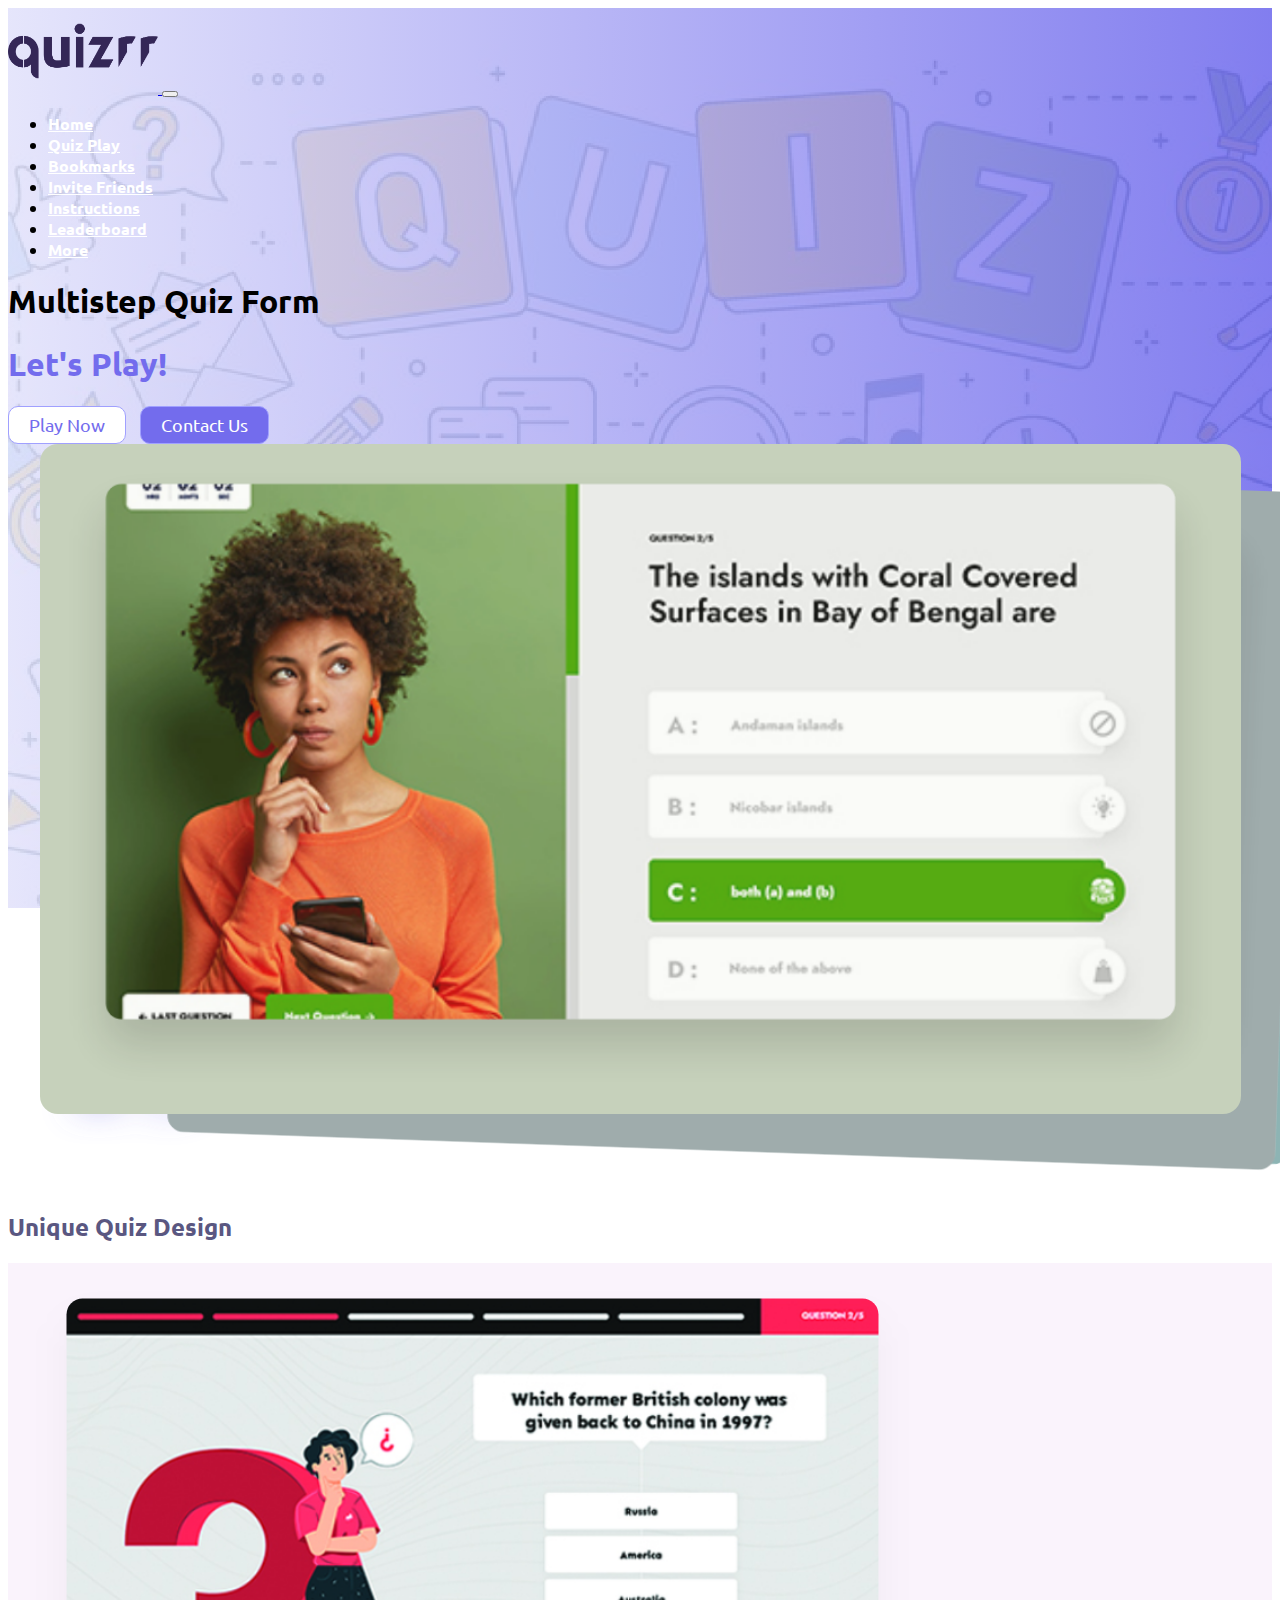
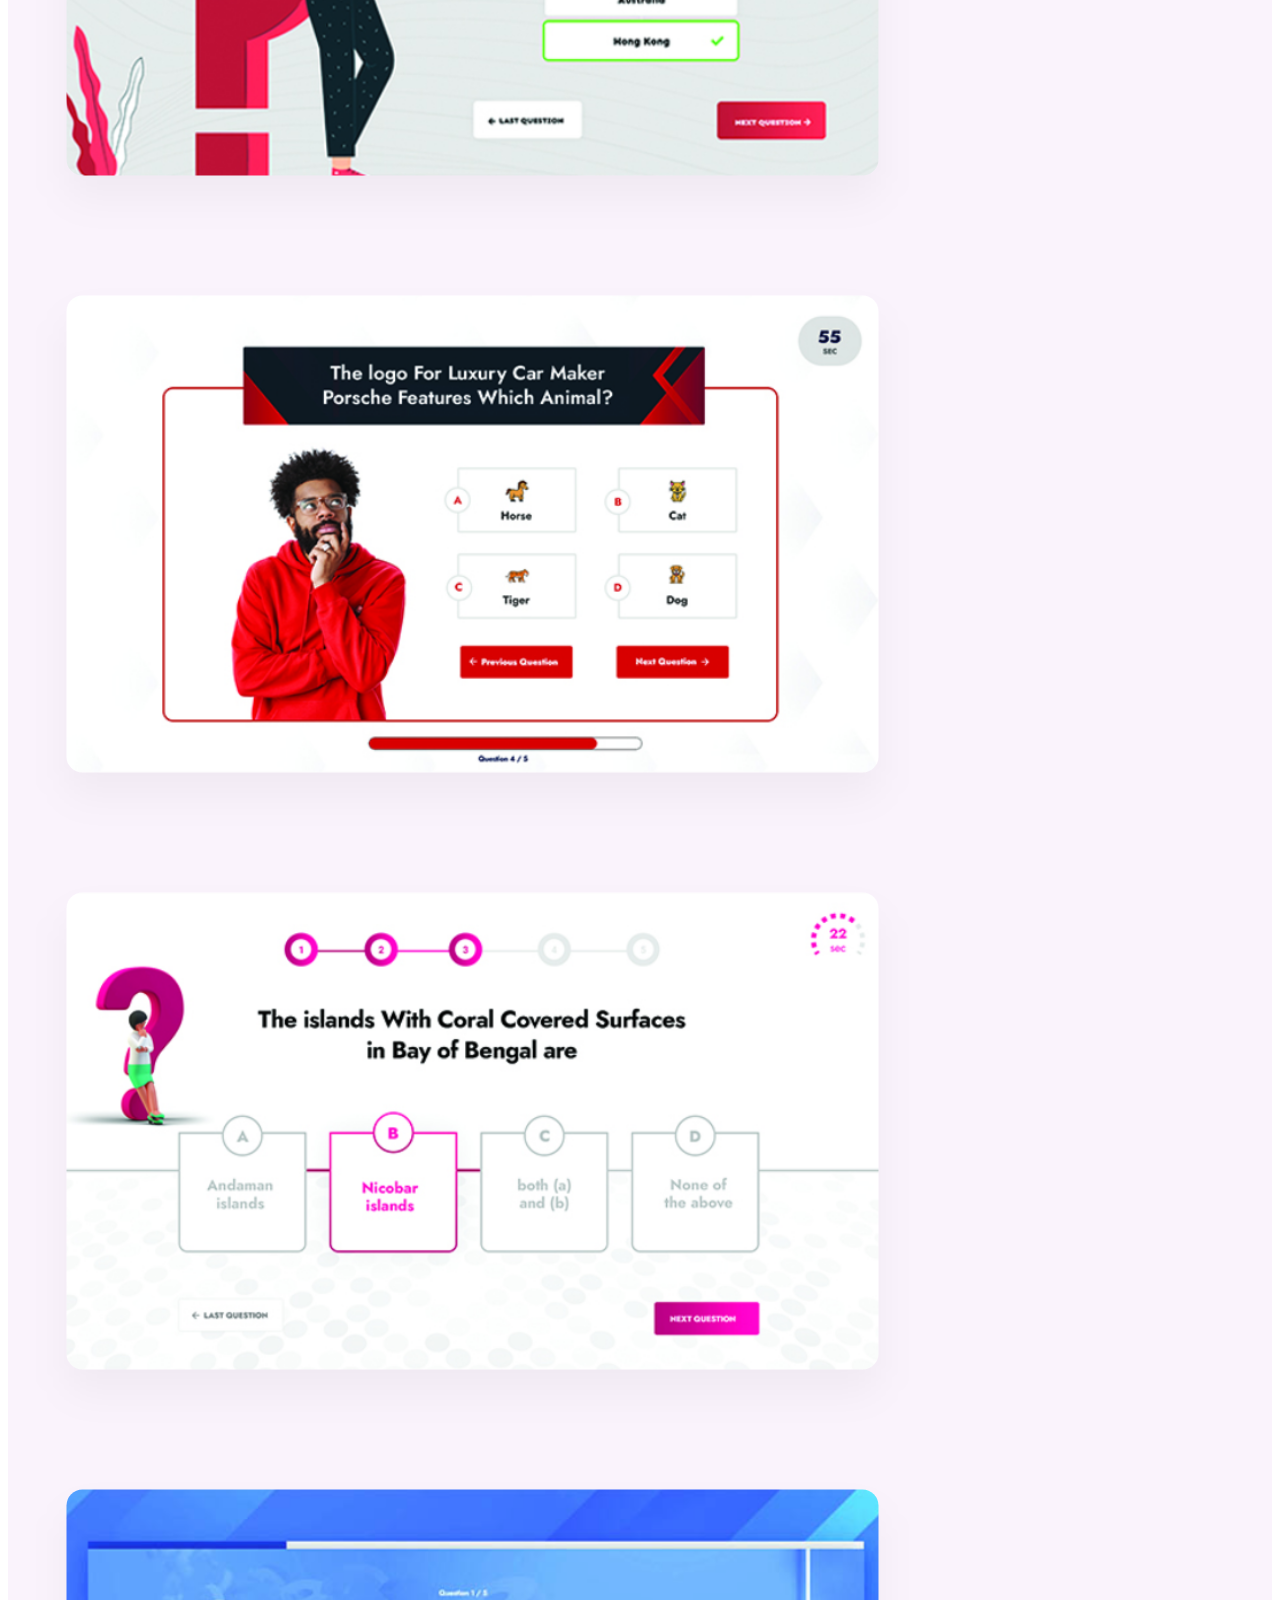
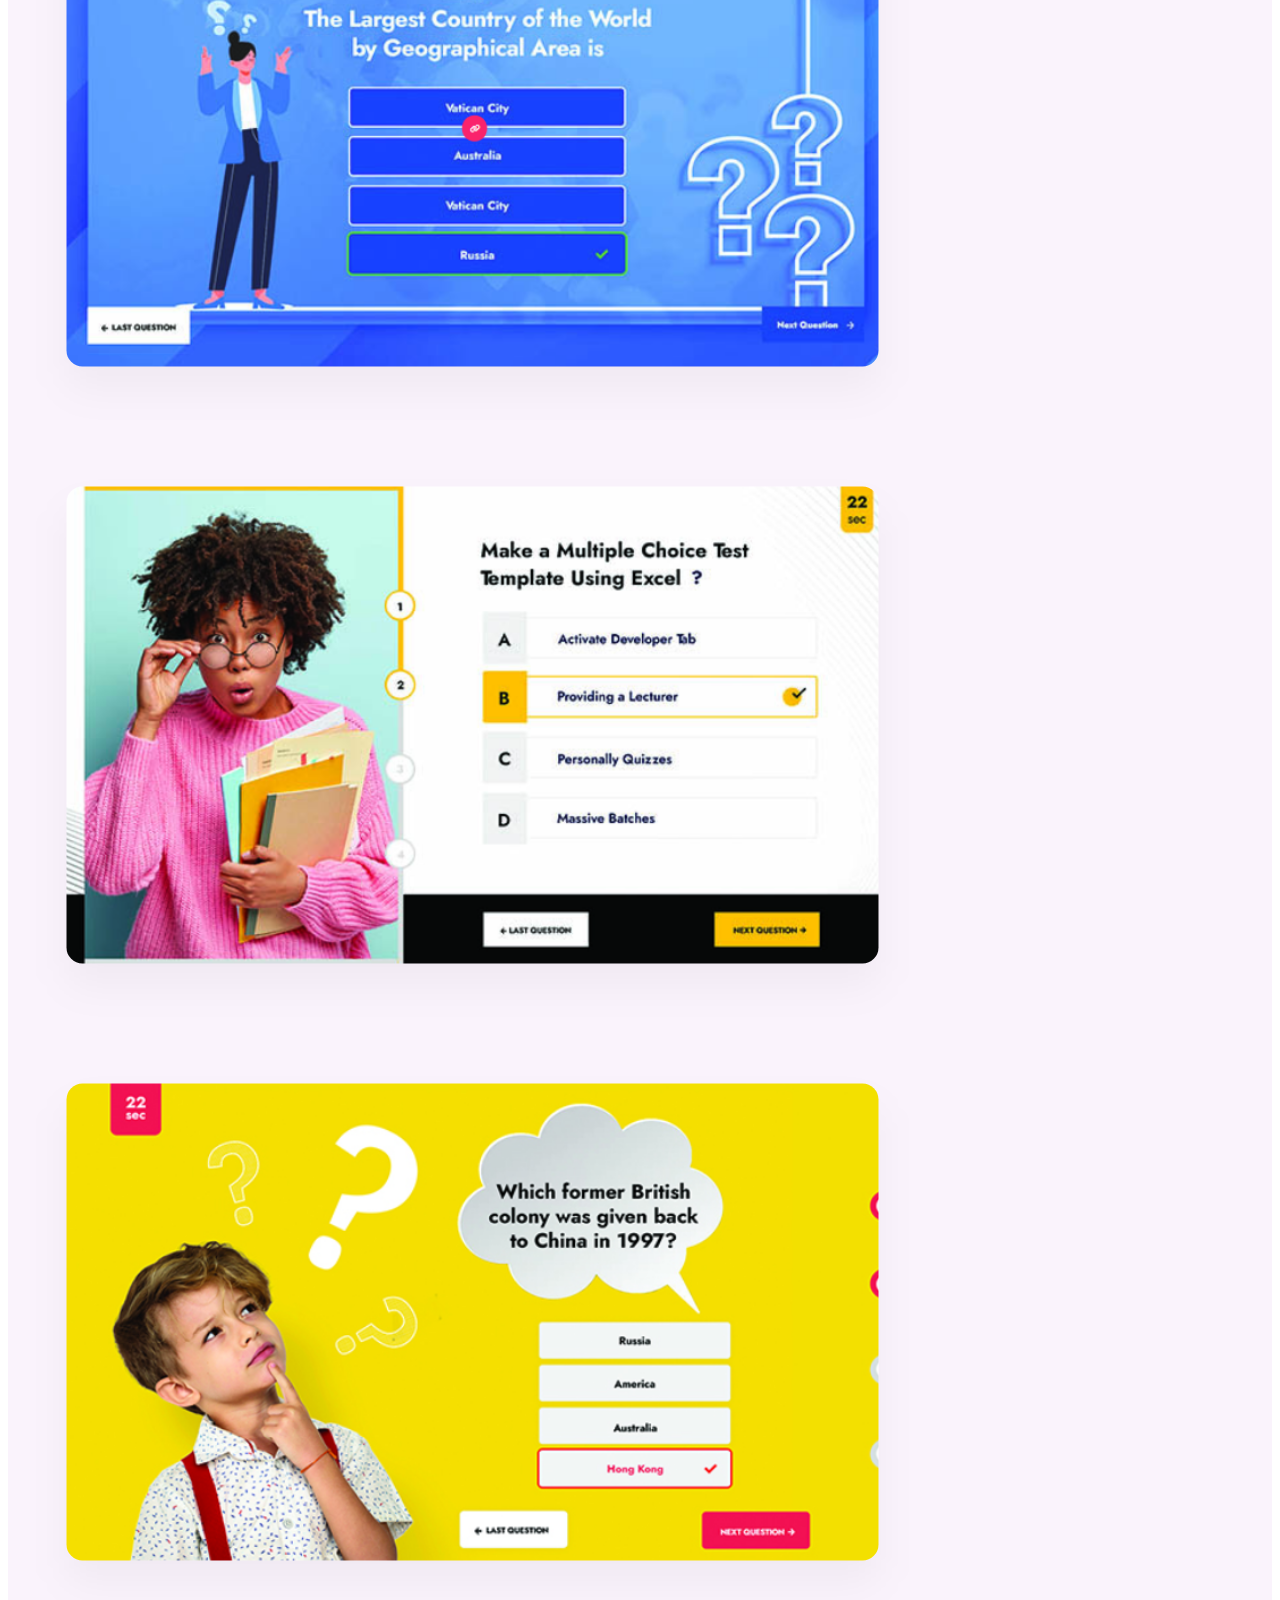
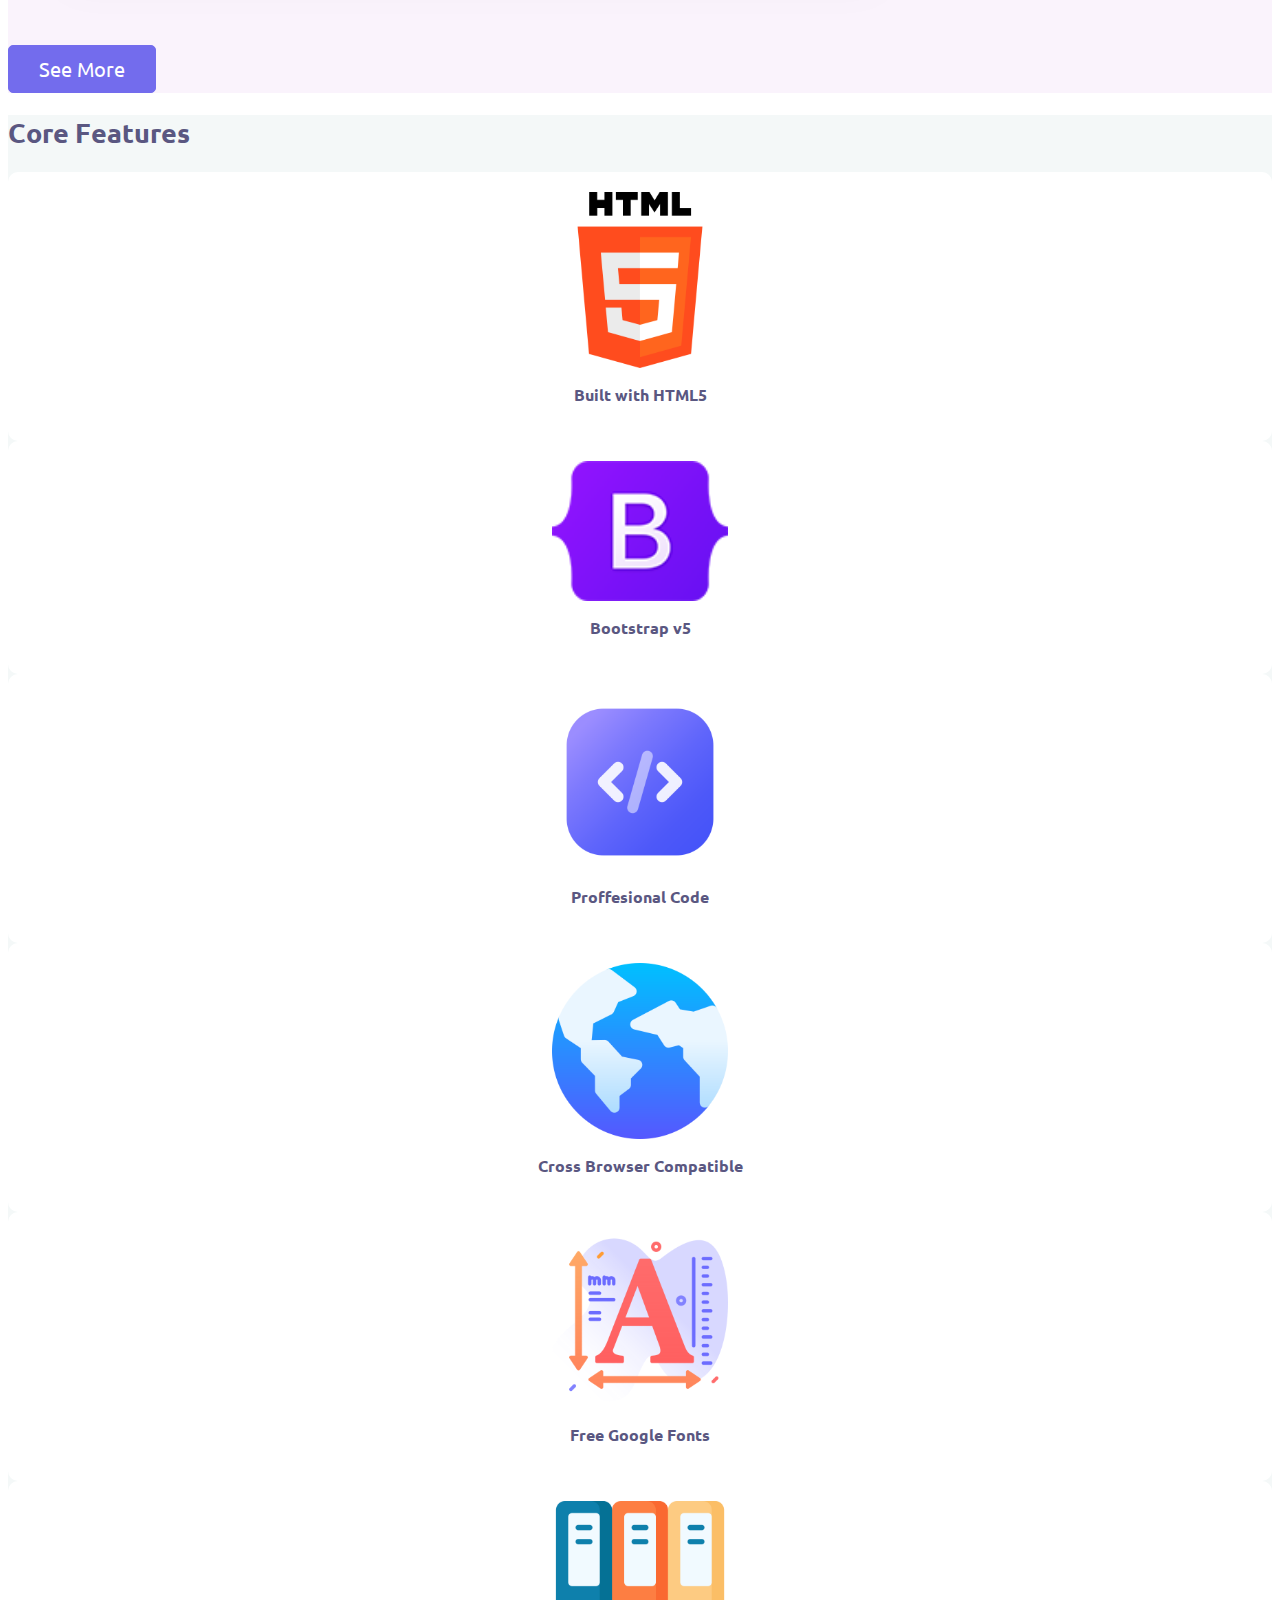
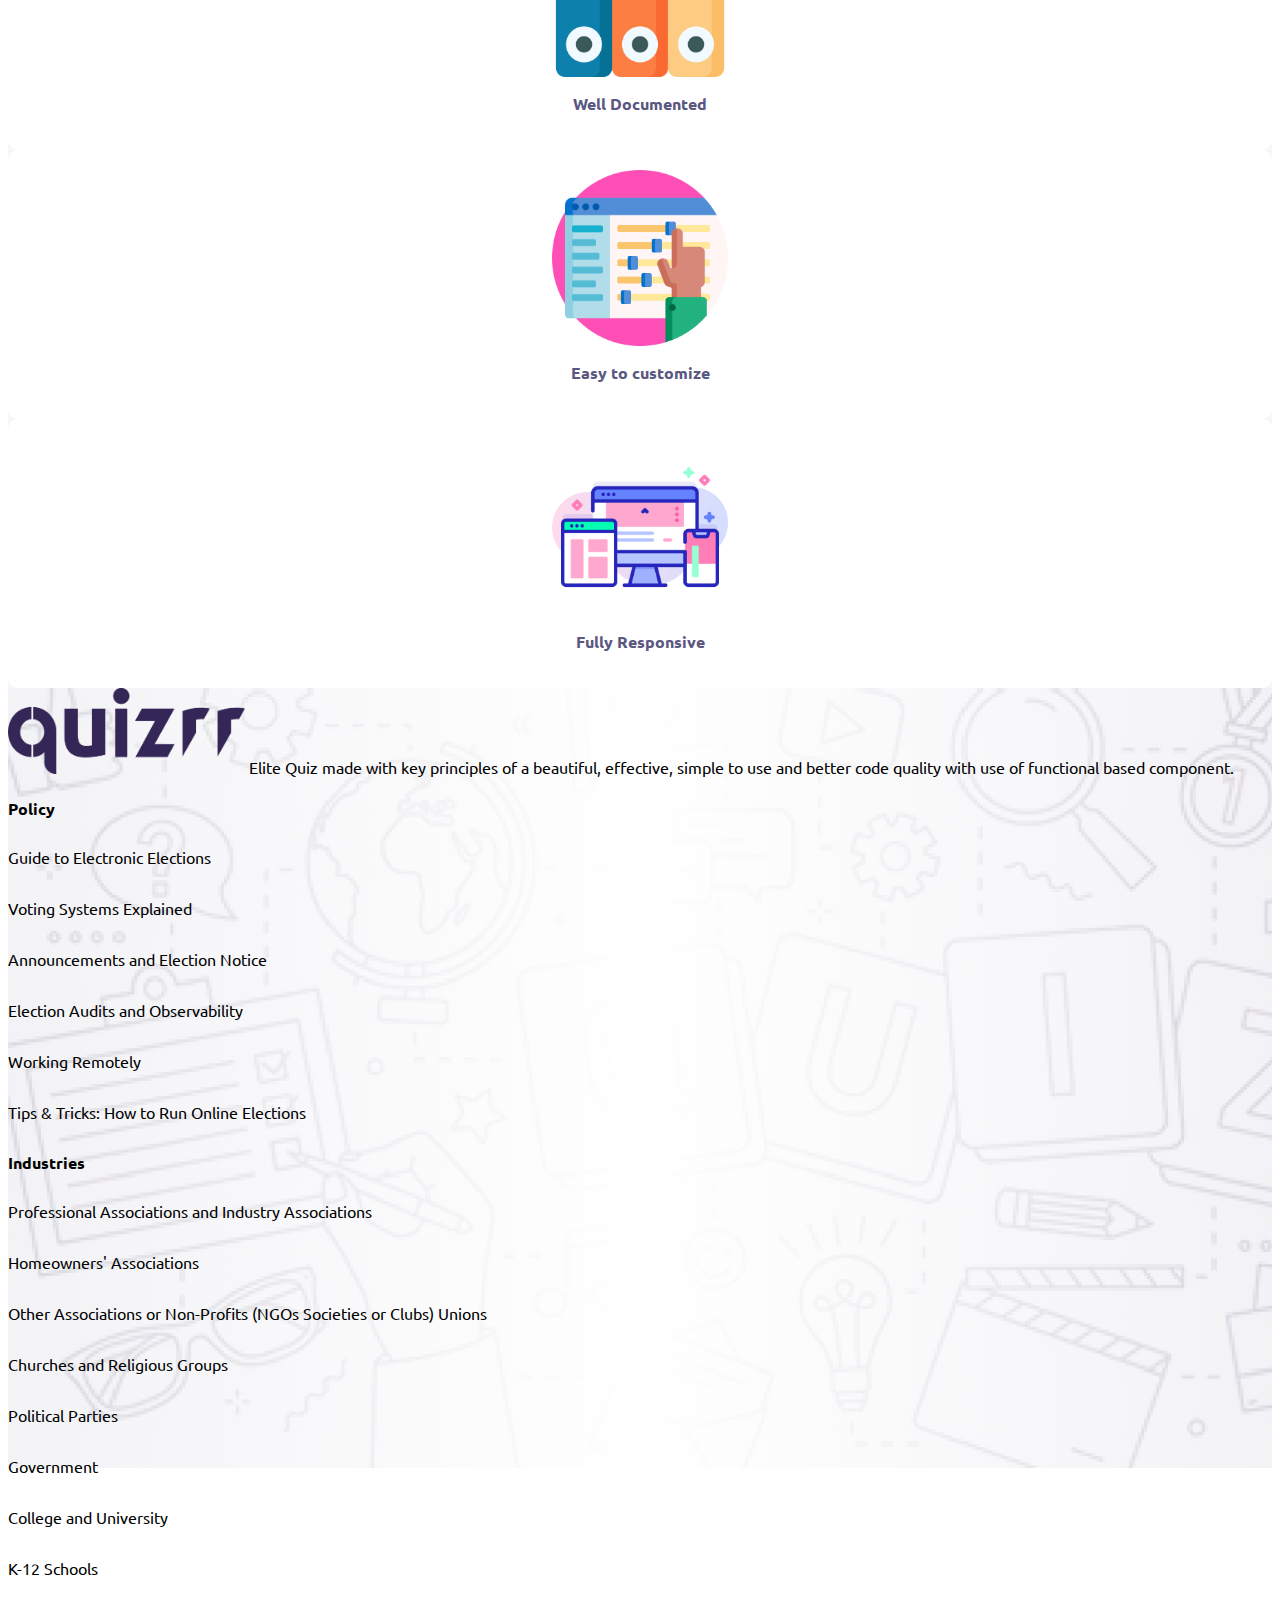
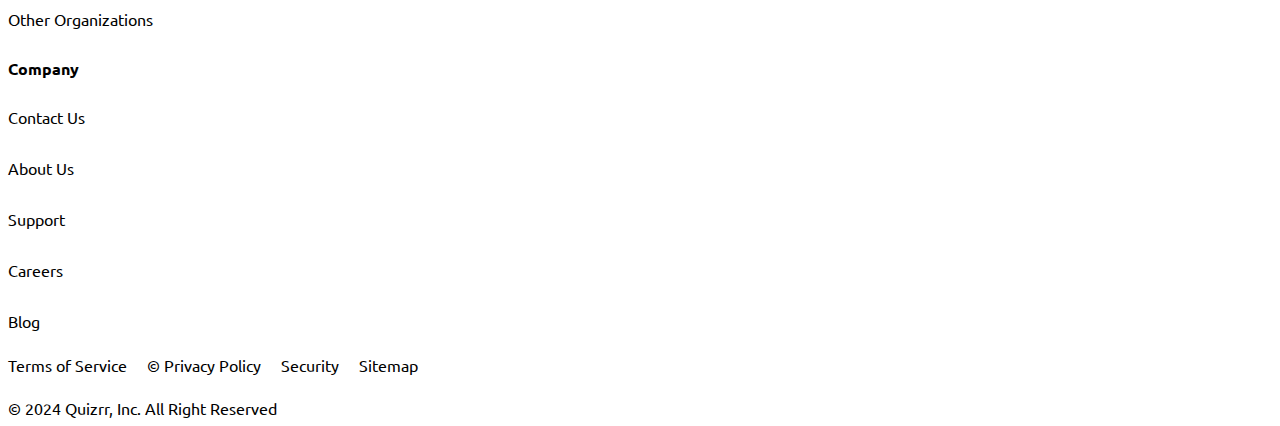
==== index.html @ af3108cd "swiper js bundle remove and cdn added" ====
<!doctype html>
<html lang="en">
  <head>
    <meta charset="utf-8">
    <meta name="viewport" content="width=device-width, initial-scale=1">
    <title>Landing Page</title>
    <!-- Link Swiper's CSS cdn -->
  <link rel="stylesheet" href="https://cdn.jsdelivr.net/npm/swiper@11/swiper-bundle.min.css"/>

    <!-- css link  -->
    <link rel="stylesheet" href="assets/CSS/landingpage.css">

    <!-- bootstrap  -->
    <link href="https://cdn.jsdelivr.net/npm/bootstrap@5.3.2/dist/css/bootstrap.min.css" rel="stylesheet" integrity="sha384-T3c6CoIi6uLrA9TneNEoa7RxnatzjcDSCmG1MXxSR1GAsXEV/Dwwykc2MPK8M2HN" crossorigin="anonymous">

    <style>
        html,
        body {
          position: relative;
          height: 100%;
        }
    
        .swiper {
          width: 95%;
          height: 95%;
          /* overflow: hidden; */
        }
    
        .swiper-slide {
          /* display: flex;
          align-items: center;
          justify-content: center; */
          border-radius: 18px;
          color: #ffffff;
          overflow: hidden;
        }
        .swiper-slide img{ 
          height: 100%;
          width: 100%;
        }
    
        .swiper-slide:nth-child(1n) {
          /* background-image: url(/assets/images/Group\ 85.png); */
          background-repeat: no-repeat;
          /* background-blend-mode: normal; */
          background-color: rgb(198, 209, 187);
          background-size: contain;
        }
    
        .swiper-slide:nth-child(2n) {
          /* background-image: url(/assets/images/Group\ 86.png); */
          background-repeat: no-repeat;
          background-blend-mode: normal;
          background-color: rgb(187, 202, 202);
          background-size: cover;
        }
    
        .swiper-slide:nth-child(3n) {
          /* background-image: url(/assets/images/sample2.png); */
          background-repeat: no-repeat;
          background-blend-mode: normal;
          background-color: rgb(166, 212, 212);
          background-size: contain;
        }
    
        .swiper-slide:nth-child(4n) {
          /* background-image: url(/assets/images/sample4.png); */
          background-repeat: no-repeat;
          background-blend-mode: normal;
          background-color: rgb(197, 156, 156);
        }
      </style>
  </head>
  <body>
    <header class="main">
        
        <!-- navbar  -->
        <div class="container">
            <nav class="navbar navbar-expand-lg">
                <div class="container-fluid">
                  <a class="navbar-brand" href="#">
                    <img src="/assets/images/big-quizrr.svg" width="150" height="86" alt="">
                  </a>
                  <button class="navbar-toggler" type="button" data-bs-toggle="collapse" data-bs-target="#navbarSupportedContent" aria-controls="navbarSupportedContent" aria-expanded="false" aria-label="Toggle navigation">
                    <span class="navbar-toggler-icon"></span>
                  </button>
                  <div class="collapse navbar-collapse" id="navbarSupportedContent">
                    <ul class="navbar-nav ms-auto mb-2 mb-lg-0">
                      <li class="nav-item">
                        <a class="nav-link active" aria-current="page" href="#">Home</a>
                      </li>
                      <li class="nav-item">
                        <a class="nav-link" aria-current="page" href="#">Quiz Play</a>
                      </li>
                      <li class="nav-item">
                        <a class="nav-link" aria-current="page" href="#">Bookmarks</a>
                      </li>
                      <li class="nav-item">
                        <a class="nav-link" aria-current="page" href="#">Invite Friends</a>
                      </li>
                      <li class="nav-item">
                        <a class="nav-link" aria-current="page" href="#">Instructions</a>
                      </li>
                      <li class="nav-item">
                        <a class="nav-link" aria-current="page" href="#">Leaderboard</a>
                      </li>
                      <li class="nav-item">
                        <a class="nav-link" aria-current="page" href="#">More</a>
                      </li>
                    </ul>
                  </div>
                </div>
            </nav>
        </div>
        <!-- hero content  -->
        <div class="container customHero">
            <div class="row mx-5">
                <div class="col-md-4 d-flex flex-column justify-content-center align-items-start">
                    <div class="left-heading">
                        <h1 class="text-light ">Multistep Quiz Form</h1>
                        <h1 class="play">Let's Play!</h1>
                    </div>
                    <div class="d-flex flex-row space-between">
                        <button type="button" class="pbtn">Play Now</button>
                        <button type="button" class="cbtn">Contact Us</button>
                    </div>
                </div>
                <div class="col-md-8">     
                    <div class="swiper mySwiper">
                        <div class="swiper-wrapper">
                        <div class="swiper-slide">
                            <img src="/assets/images/Group 85.png" alt="" class="img-fluid">
                        </div>
                        <div class="swiper-slide">
                            <img src="/assets/images/Group 86.png" alt="" class="img-fluid">
                        </div>
                        <div class="swiper-slide">
                            <img class="img-fluid" src="/assets/images/sample2.png" alt="">
                        </div>
                        <div class="swiper-slide">
                            <img class="img-fluid" src="/assets/images/sample4.png" alt="">
                        </div>
                        </div>
                    </div>
                </div>    
          </div>
        </div>
    </header>

    <!-- Unique quiz design -->
    <div class="quiz container">
        <div class="topsection d-flex align-items-center flex-column">
            <img class="" width="25%" height="20%" src="/assets/images/19+.svg" alt="">
            <h2 class="">Unique Quiz Design</h2>
        </div>
    </div>

    <!-- card section  -->
    <section class="card container-md my-5 py-3">
        <div class="row">
            <div class="col-md-6">
                <img class="img-fluid" src="/assets/images/quiz design/1.png" alt="">
            </div>
            <div class="col-md-6">
                <img class="img-fluid" src="/assets/images/quiz design/2.png" alt="">
            </div>
            <div class="col-md-6">
                <img class="img-fluid" src="/assets/images/quiz design/3.png" alt="">
            </div>
            <div class="col-md-6">
                <img class="img-fluid" src="/assets/images/quiz design/4.png" alt="">
            </div>
            <div class="col-md-6">
                <img class="img-fluid" src="/assets/images/quiz design/5.png" alt="">
            </div>
            <div class="col-md-6">
                <img class="img-fluid" src="/assets/images/quiz design/6.png" alt="">
            </div>
        </div>
        <div class="d-flex justify-content-center">
            <button type="button" class="seebtn">See More</button>
        </div>
    </section>

    <!-- core features section  -->
    <section class="mt-5 features">
        <div class="container py-5">
            <div class="featureheading d-flex justify-content-center py-5">
                <h2>Core Features</h2>
            </div>
            <div class="row g-md-4 mt-4">
                <div class="col-md-3 feature">
                    <img class="" src="/assets/images/core features/html-5.svg" alt="">
                    <p class="mt-3">Built with HTML5</p>
                </div>
                <div class="col-md-3 feature">
                    <img src="/assets/images/core features/bootstrap.svg" alt="">
                    <p class="mt-3">Bootstrap v5</p>
                </div>
                <div class="col-md-3 feature">
                    <img src="/assets/images/core features/code.svg" alt="">
                    <p class="mt-3">Proffesional Code</p>
                </div>
                <div class="col-md-3 feature">
                    <img src="/assets/images/core features/globe.svg" alt="">
                    <p class="mt-3">Cross Browser Compatible</p>
                </div>
                <div class="col-md-3 feature">
                    <img src="/assets/images/core features/font-size.svg" alt="">
                    <p class="mt-3">Free Google Fonts</p>
                </div>
                <div class="col-md-3 feature">
                    <img src="/assets/images/core features/folder.svg" alt="">
                    <p class="mt-3">Well Documented</p>
                </div>
                <div class="col-md-3 feature">
                    <img src="/assets/images/core features/customization.svg" alt="">
                    <p class="mt-3">Easy to customize</p>
                </div>
                <div class="col-md-3 feature">
                    <img src="/assets/images/core features/devices.svg" alt="">
                    <p class="mt-3">Fully Responsive</p>
                </div>
            </div>
        </div>
    </section>

    <!-- footer section  -->
    <footer class="py-5">
        <div class="container last">
            <div class="row gx-4">
                <div class="col-md-3">
                    <img src="/assets/images/big-quizrr.svg" alt="">
                    <span class="mt-4 d-block">Elite Quiz made with key principles of a beautiful, effective, simple to use and better code quality with use of functional based component.</span>
                </div>
                <div class="col-md-3">
                    <h4>Policy</h4>
                    <p>Guide to Electronic Elections</p>
                     <p>Voting Systems Explained</p>
                     <p>Announcements and Election Notice</p>
                     <p>Election Audits and Observability</p>
                     <p>Working Remotely</p>
                     <p>Tips & Tricks: How to Run Online Elections</p>
                </div>
                <div class="col-md-3">
                    <h4>Industries</h4>
                    <p>Professional Associations and Industry Associations</p>
                        <p>Homeowners' Associations</p>
                        <p>Other Associations or Non-Profits (NGOs Societies or Clubs)
                            Unions</p>
                        <p>Churches and Religious Groups</p>
                        <p>Political Parties</p>
                        <p>Government</p>
                        <p>College and University</p>
                        <p>K-12 Schools</p>
                        <p>Other Organizations </p>
                </div>
                <div class="col-md-3">
                    <h4>Company</h4>
                    <p>Contact Us</p>
                    <p>About Us</p>
                    <p>Support</p>
                    <p>Careers</p>
                    <p>Blog</p>
                </div>
            </div>
            <div class="mt-5 pt-5">
               <span class="d-flex justify-content-center">Terms of Service &nbsp;&nbsp;&nbsp &copy Privacy Policy &nbsp;&nbsp;&nbsp Security &nbsp;&nbsp;&nbsp Sitemap</span>
            </div>
            <div class="mt-3 d-flex justify-content-center">
                <p>&copy 2024 Quizrr, Inc. All Right Reserved</p>
            </div>
        </div>
    </footer>

    <!-- Swiper JS CDN-->
  <script src="https://cdn.jsdelivr.net/npm/swiper@11/swiper-bundle.min.js"></script>

  <!-- Initialize Swiper -->
  <script>
    var swiper = new Swiper(".mySwiper", {
      effect: "cards",
      grabCursor: true,
    });
  </script>
  </body>
</html>
---- assets/CSS/landingpage.css ----
@import url('https://fonts.googleapis.com/css2?family=Ubuntu:ital,wght@0,300;0,400;0,500;0,700;1,300;1,400;1,500;1,700&display=swap');

body{
    font-family: "Ubuntu", sans-serif;
}

header{
    height: 100vh;
    width: 100%;
    background-image: linear-gradient(to right, rgba(227, 226, 251, 0.863) ,#726cede0), url(../images/f9fad17ce2f232a4e5ef2e5d91a1bdcc.png);
    background-repeat: no-repeat;
    background-size: cover;
    background-blend-mode: normal;
}
nav{
    background: transparent;
}
.nav-item a{
    font-family: "Ubuntu", sans-serif;
    color: #fff !important;
    font-size: medium;
    font-weight: bold;
}
.left-heading h1{
    font-family: "Ubuntu", sans-serif;
    /* font-size: 74px; */
    font-weight: 700;
}
.left-heading p{
    font-family: "Ubuntu", sans-serif;
    /* font-size: 84px !important; */
    color: #726cede0;
    font-weight: 700;
}
/* .customHero{
    background-color: blue;
} */
.play{
    color: #736CED;
}
.pbtn{
    background: #fff;
    border-radius: 10px;
    text-align: center;
    color: #736CED;
    font-family: "Ubuntu", sans-serif;
    font-size: large;
    padding: 7px 20px;
    border: 0.1px solid rgb(160,160,255);
}

.cbtn{
    margin-left: 10px;
    background: #736CED !important;
    border-radius: 10px;
    text-align: center;
    color: #fff !important;
    font-family: "Ubuntu", sans-serif;
    font-size: large;
    padding: 7px 20px;
    border: 0.1px solid rgb(160,160,255);
}

.topsection h2{
    font-family: "Ubuntu", sans-serif;
    font-weight: bold;
    color: #5A5781;
}
.card{
    background-color: #faf3fc;
    border: none !important;
}
.seebtn{
    border: 1px solid #736CED;
    background-color: #736CED;
    border-radius: 5px;
    padding: 10px 30px;
    color: #fff;
    font-family: "Ubuntu", sans-serif;
    font-weight: normal;
    font-size: 20px;
}

.featureheading{
    font-family: "Ubuntu", sans-serif;
    font-size: large;
    font-weight: bolder;
    color: #5A5781;
}

.features{
    background-color: #f4f8f8;
}
.feature{
    background-color: #fff;
    border: none;
    border-radius: 10px;
    display: flex;
    flex-direction: column;
    align-items: center;
    justify-content: center;
    padding: 20px;
}

.feature:hover{
    border: 1px solid #736CED;
}

.feature p{
    font-family: "Ubuntu", sans-serif;
    font-weight: bold;
    color: #5A5781;
}

footer{
    background-image: linear-gradient(to right, rgba(241, 241, 245, 0.863) ,#ffffff,rgba(241, 241, 245, 0.863)), url(/assets/images/horizontal-banner-hands-people-s.png);
    height: 780px;
    background-repeat: no-repeat;
    background-size: cover;
    background-blend-mode: normal;
}
.last p{
    /* background: transparent; */
    line-height: 35px;
}
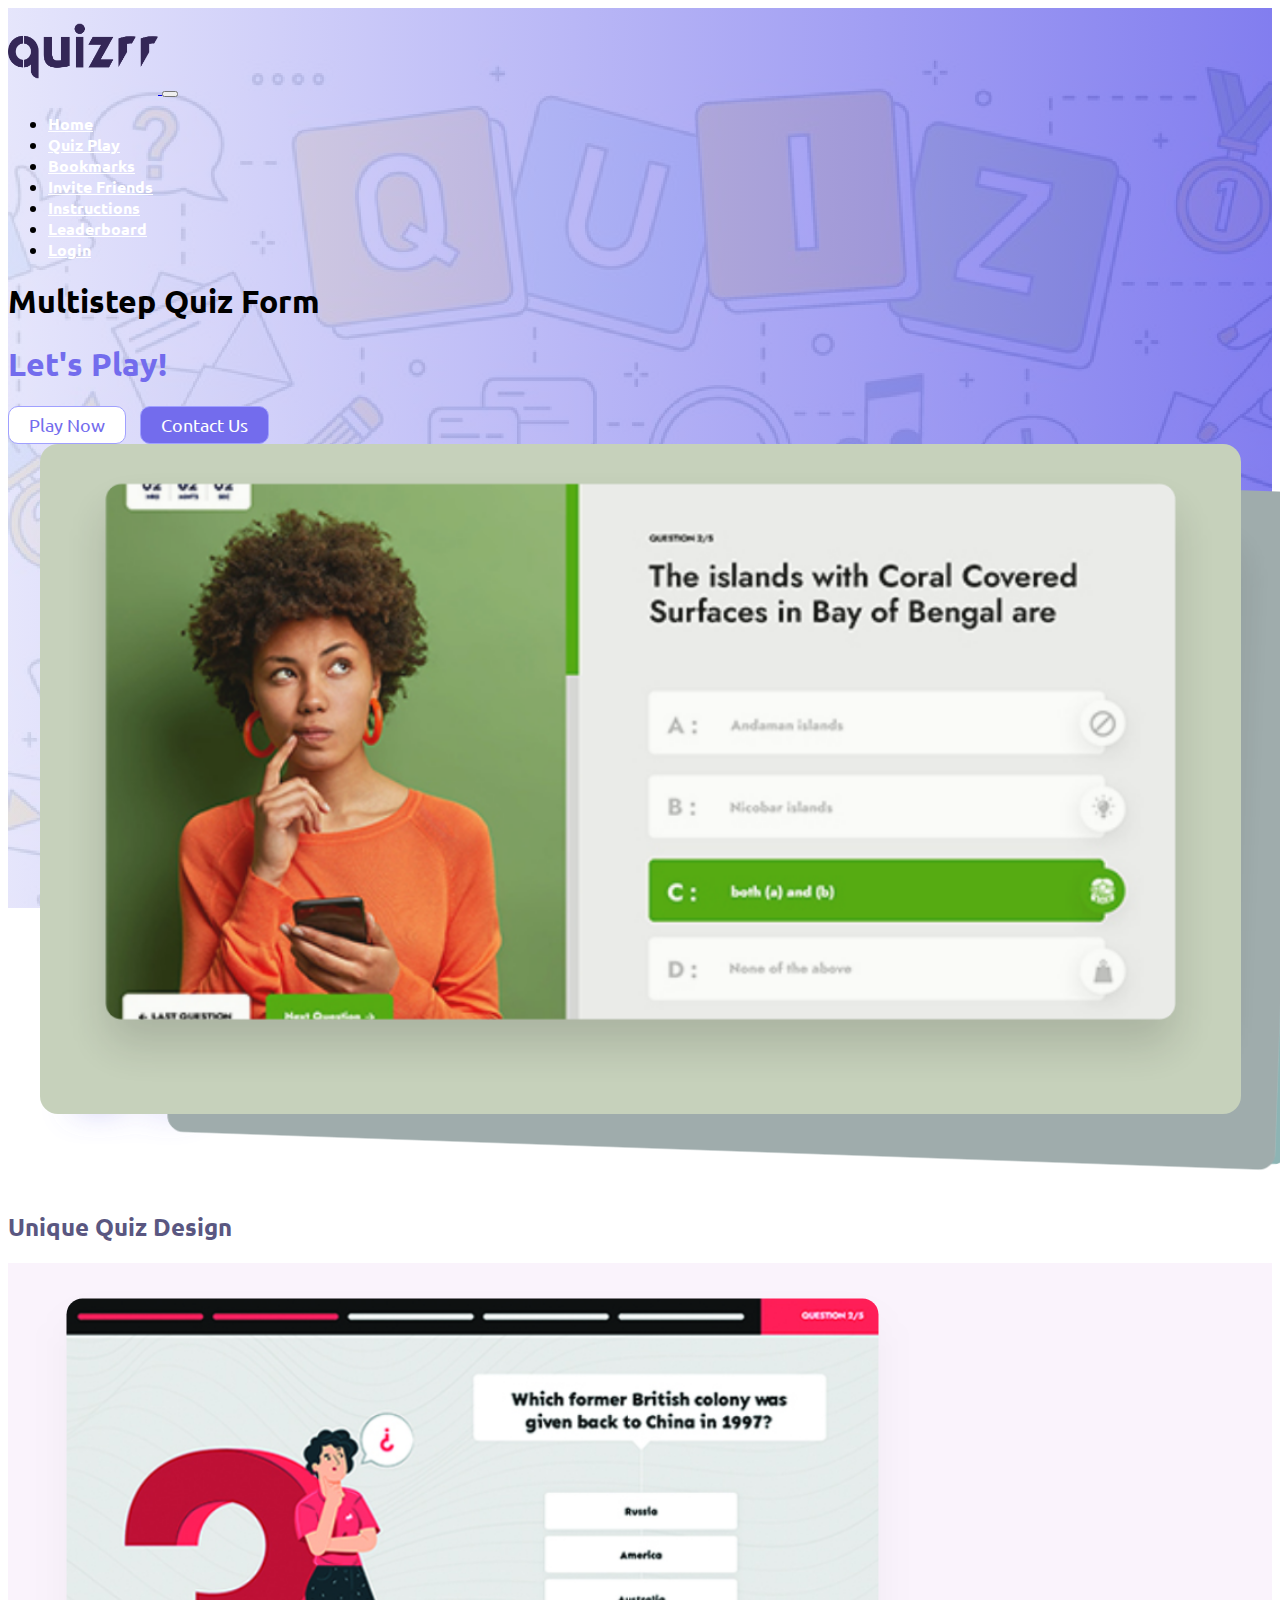
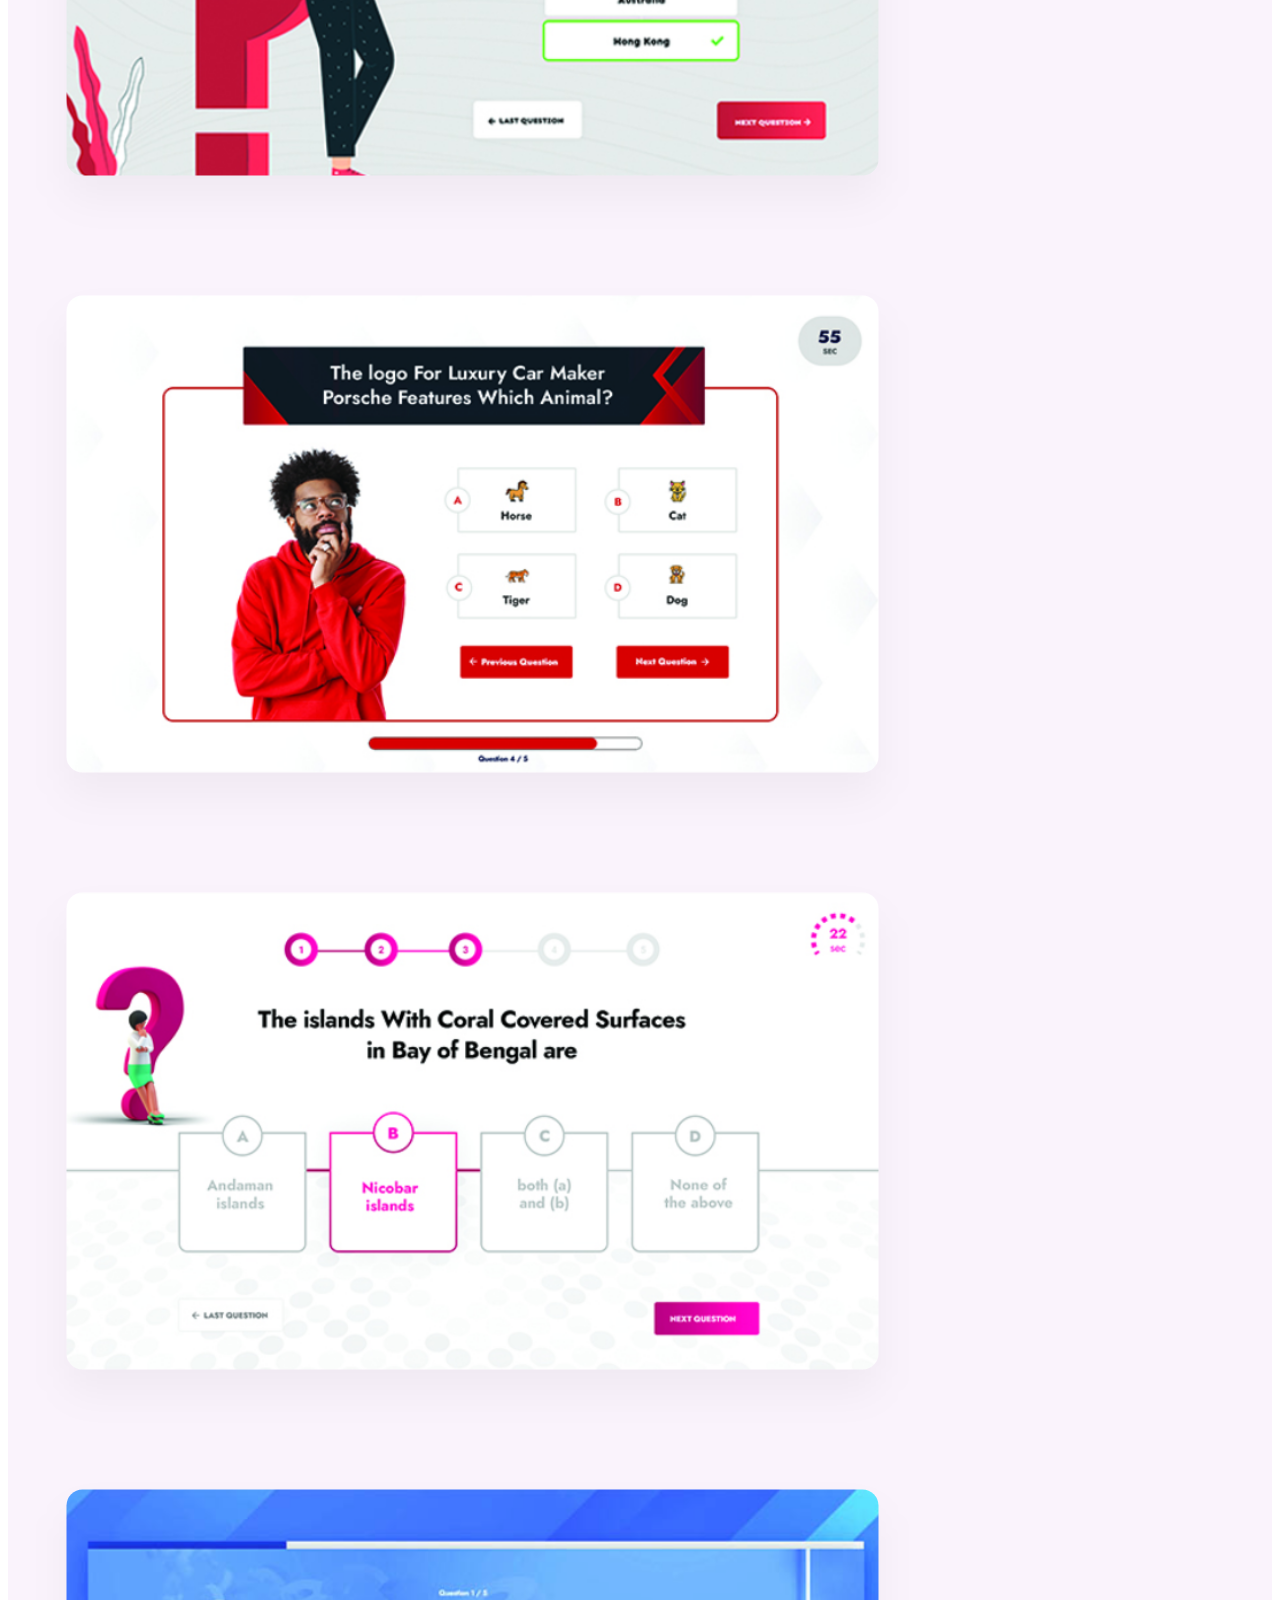
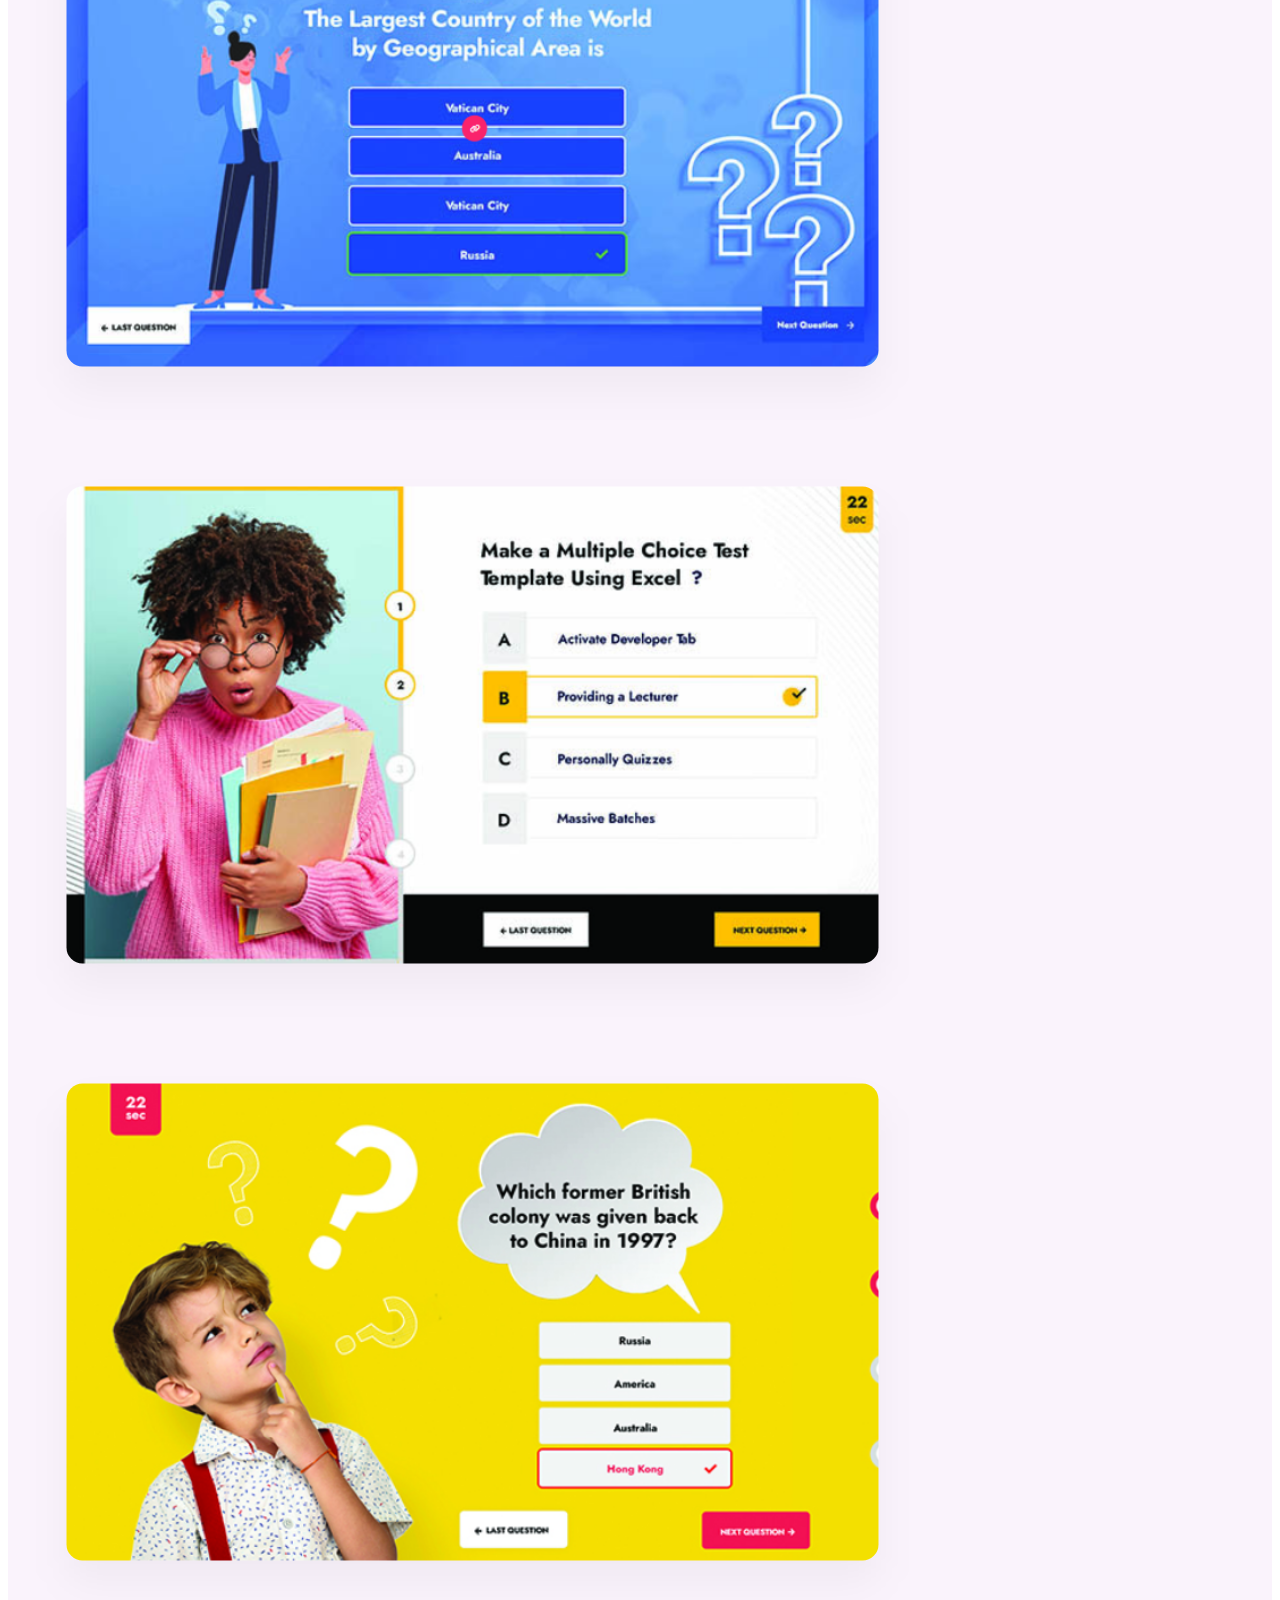
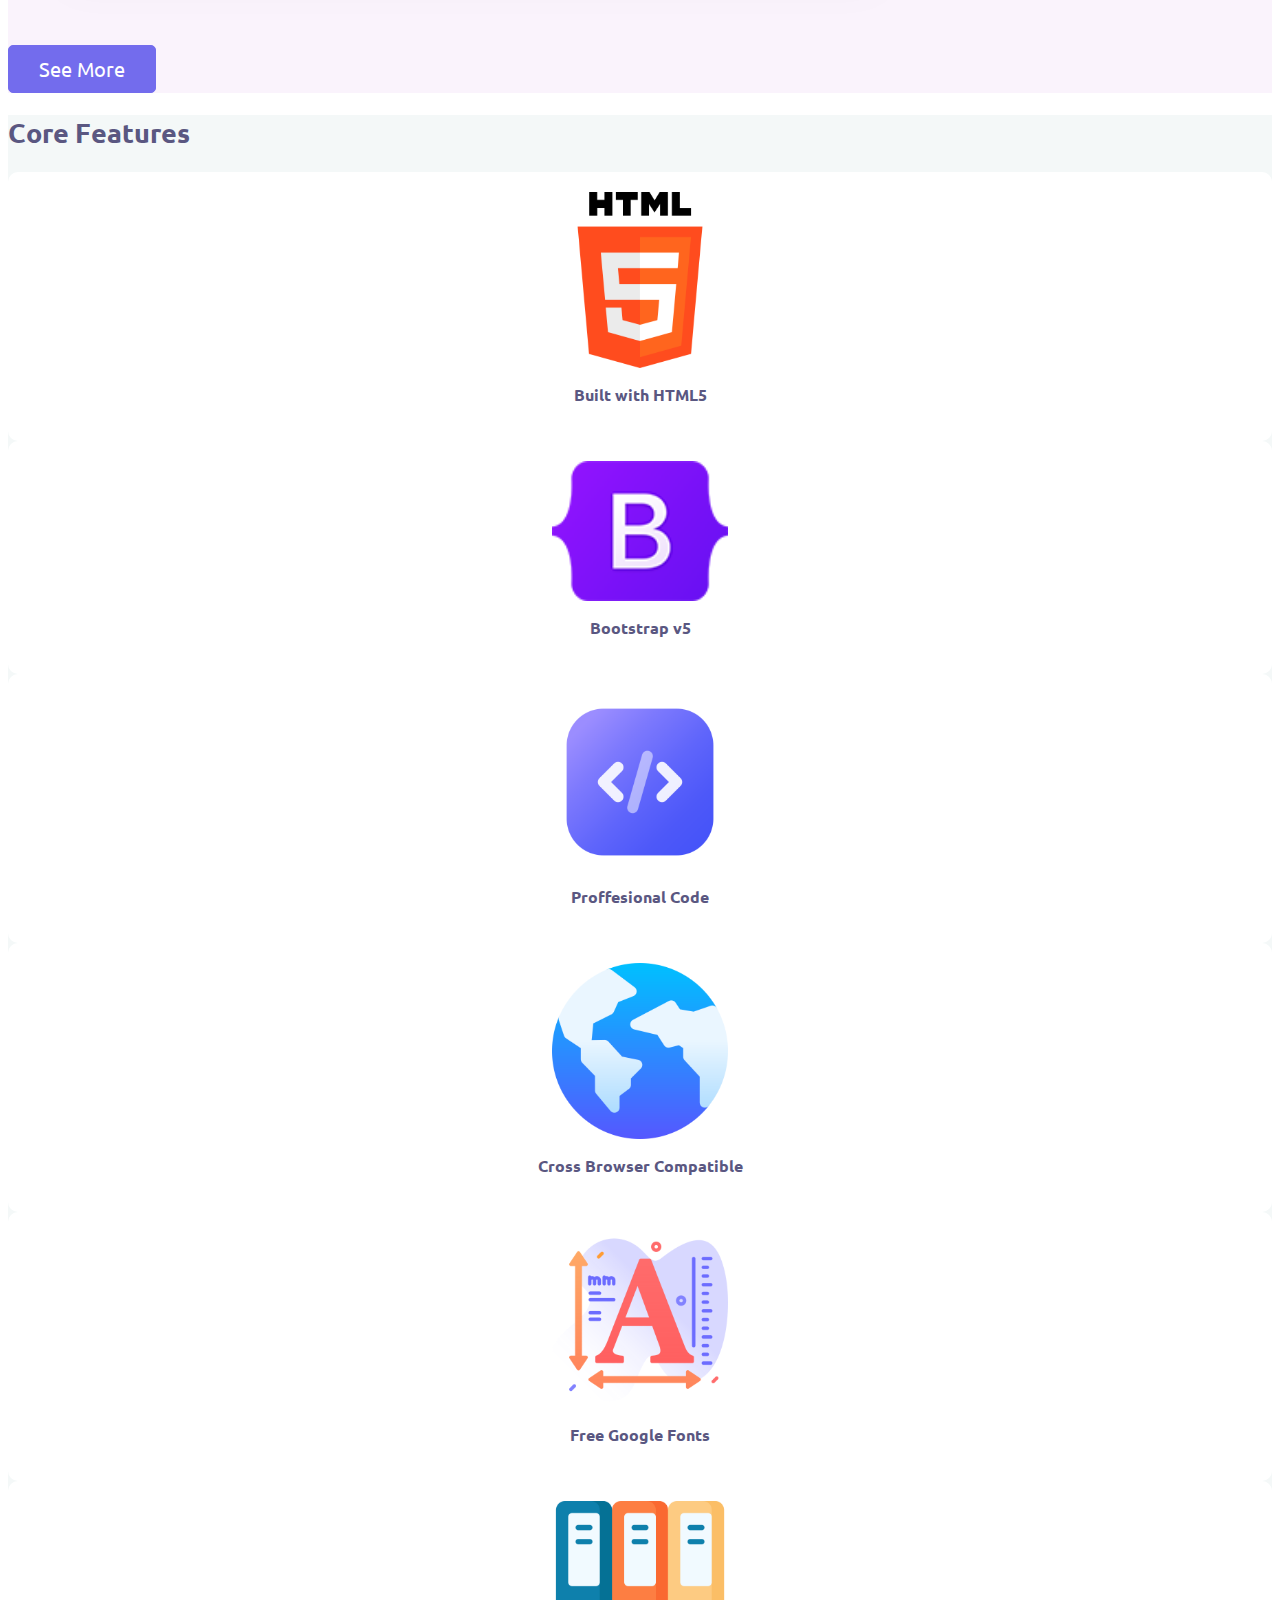
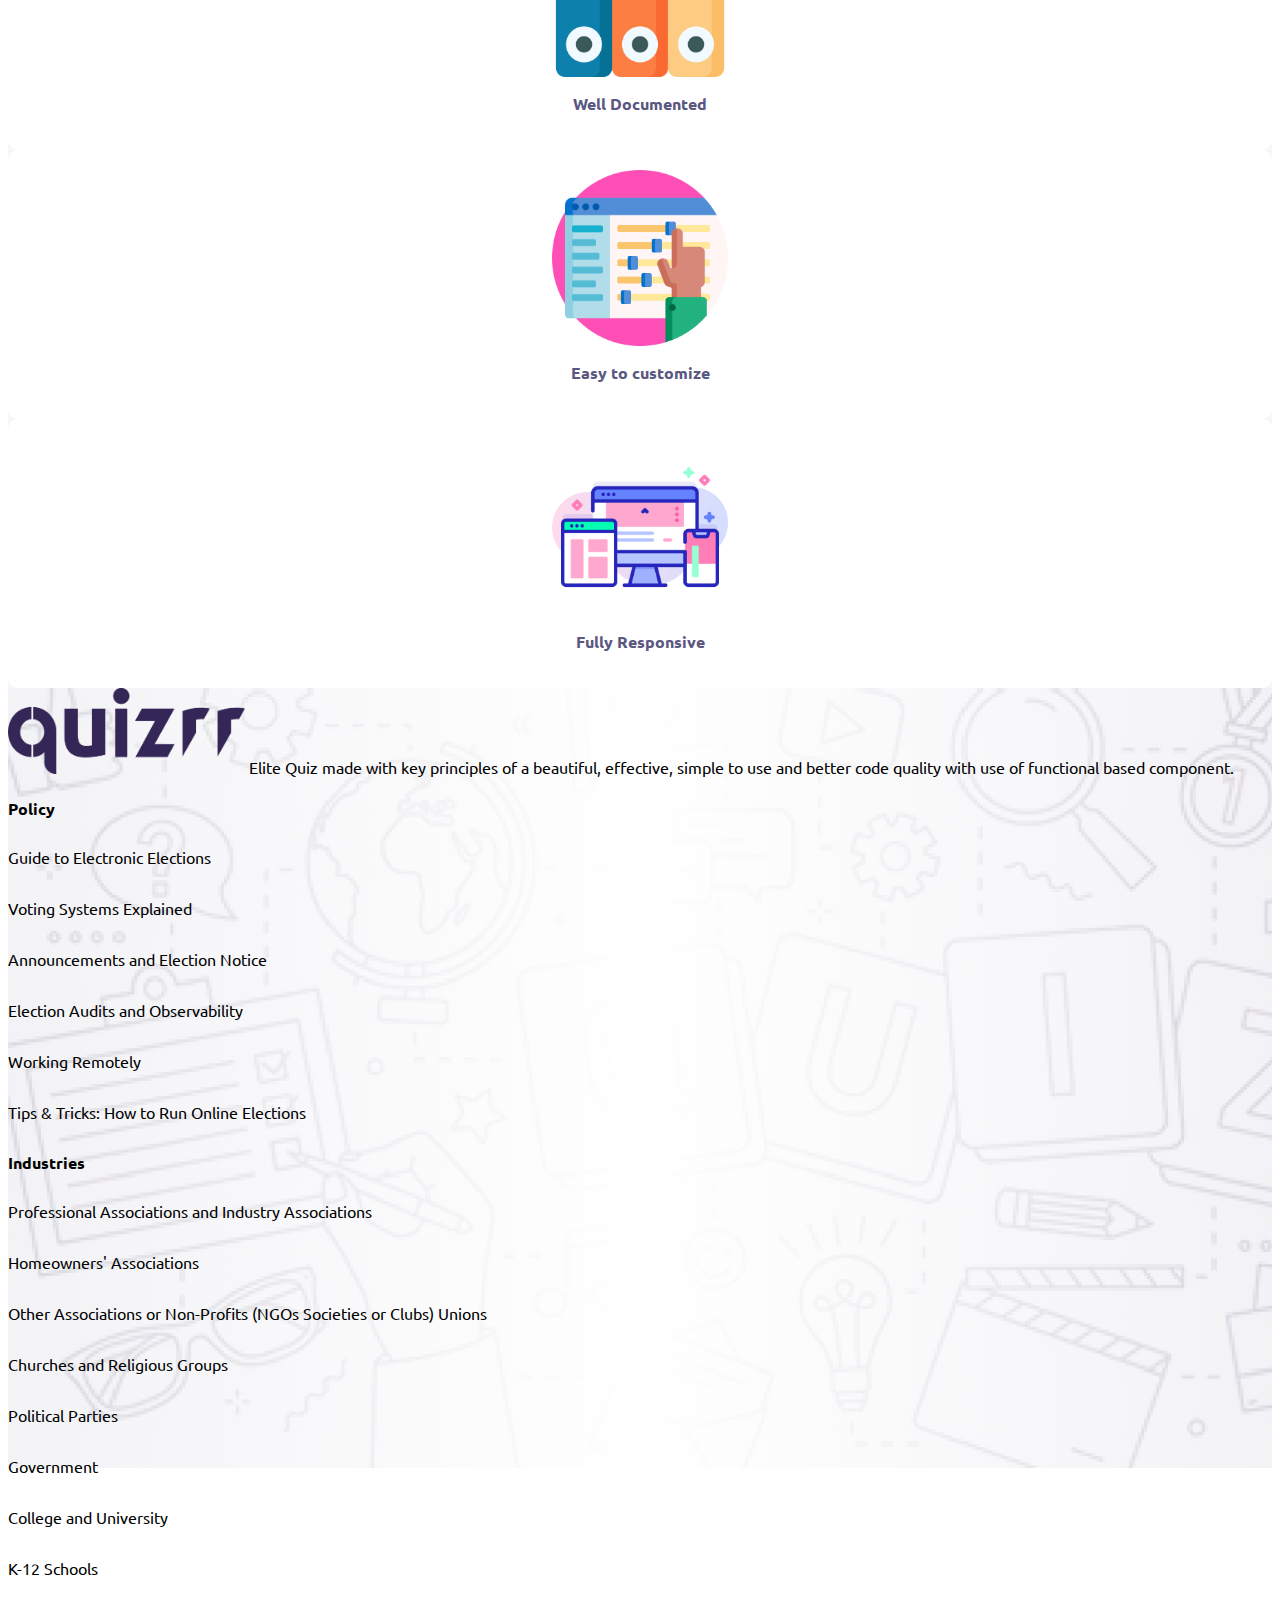
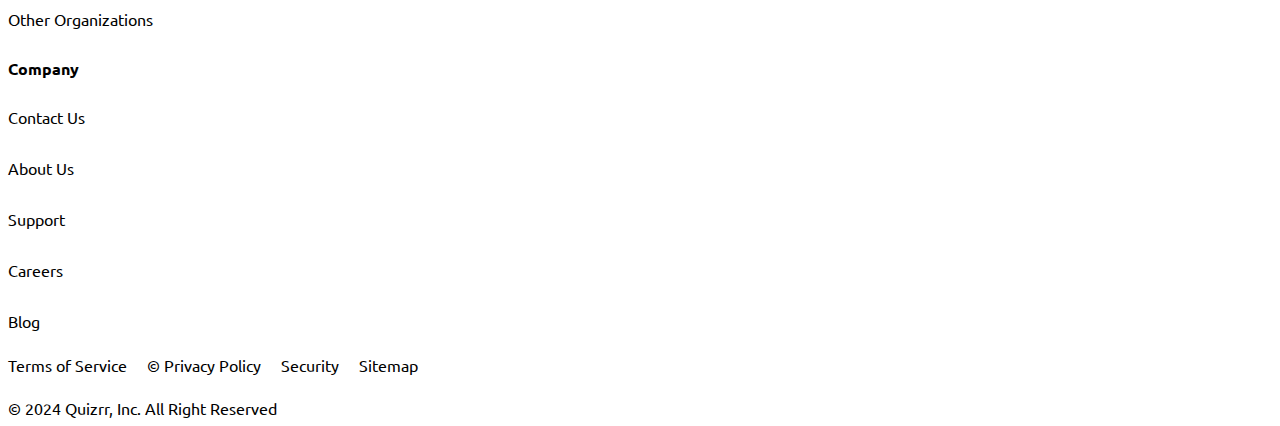
==== commit ede64028: "add login page with background image" ====
--- a/index.html
+++ b/index.html
@@ -1,279 +1,299 @@
 <!doctype html>
 <html lang="en">
-  <head>
-    <meta charset="utf-8">
-    <meta name="viewport" content="width=device-width, initial-scale=1">
-    <title>Landing Page</title>
-    <!-- Link Swiper's CSS cdn -->
-  <link rel="stylesheet" href="https://cdn.jsdelivr.net/npm/swiper@11/swiper-bundle.min.css"/>
-
-    <!-- css link  -->
-    <link rel="stylesheet" href="assets/CSS/landingpage.css">
-
-    <!-- bootstrap  -->
-    <link href="https://cdn.jsdelivr.net/npm/bootstrap@5.3.2/dist/css/bootstrap.min.css" rel="stylesheet" integrity="sha384-T3c6CoIi6uLrA9TneNEoa7RxnatzjcDSCmG1MXxSR1GAsXEV/Dwwykc2MPK8M2HN" crossorigin="anonymous">
-
-    <style>
-        html,
-        body {
-          position: relative;
-          height: 100%;
-        }
-    
-        .swiper {
-          width: 95%;
-          height: 95%;
-          /* overflow: hidden; */
-        }
-    
-        .swiper-slide {
-          /* display: flex;
+
+<head>
+  <meta charset="utf-8">
+  <meta name="viewport" content="width=device-width, initial-scale=1">
+  <title>Landing Page</title>
+  <!-- Link Swiper's CSS cdn -->
+  <link rel="stylesheet" href="https://cdn.jsdelivr.net/npm/swiper@11/swiper-bundle.min.css" />
+
+  <!-- css link  -->
+  <link rel="stylesheet" href="assets/CSS/landingpage.css">
+
+  <!-- bootstrap  -->
+  <link href="https://cdn.jsdelivr.net/npm/bootstrap@5.3.2/dist/css/bootstrap.min.css" rel="stylesheet"
+    integrity="sha384-T3c6CoIi6uLrA9TneNEoa7RxnatzjcDSCmG1MXxSR1GAsXEV/Dwwykc2MPK8M2HN" crossorigin="anonymous">
+
+  <style>
+    html,
+    body {
+      position: relative;
+      height: 100%;
+    }
+
+    .swiper {
+      width: 95%;
+      height: 95%;
+      /* overflow: hidden; */
+    }
+
+    .swiper-slide {
+      /* display: flex;
           align-items: center;
           justify-content: center; */
-          border-radius: 18px;
-          color: #ffffff;
-          overflow: hidden;
-        }
-        .swiper-slide img{ 
-          height: 100%;
-          width: 100%;
-        }
-    
-        .swiper-slide:nth-child(1n) {
-          /* background-image: url(/assets/images/Group\ 85.png); */
-          background-repeat: no-repeat;
-          /* background-blend-mode: normal; */
-          background-color: rgb(198, 209, 187);
-          background-size: contain;
-        }
-    
-        .swiper-slide:nth-child(2n) {
-          /* background-image: url(/assets/images/Group\ 86.png); */
-          background-repeat: no-repeat;
-          background-blend-mode: normal;
-          background-color: rgb(187, 202, 202);
-          background-size: cover;
-        }
-    
-        .swiper-slide:nth-child(3n) {
-          /* background-image: url(/assets/images/sample2.png); */
-          background-repeat: no-repeat;
-          background-blend-mode: normal;
-          background-color: rgb(166, 212, 212);
-          background-size: contain;
-        }
-    
-        .swiper-slide:nth-child(4n) {
-          /* background-image: url(/assets/images/sample4.png); */
-          background-repeat: no-repeat;
-          background-blend-mode: normal;
-          background-color: rgb(197, 156, 156);
-        }
-      </style>
-  </head>
-  <body>
-    <header class="main">
-        
-        <!-- navbar  -->
-        <div class="container">
-            <nav class="navbar navbar-expand-lg">
-                <div class="container-fluid">
-                  <a class="navbar-brand" href="#">
-                    <img src="/assets/images/big-quizrr.svg" width="150" height="86" alt="">
-                  </a>
-                  <button class="navbar-toggler" type="button" data-bs-toggle="collapse" data-bs-target="#navbarSupportedContent" aria-controls="navbarSupportedContent" aria-expanded="false" aria-label="Toggle navigation">
-                    <span class="navbar-toggler-icon"></span>
-                  </button>
-                  <div class="collapse navbar-collapse" id="navbarSupportedContent">
-                    <ul class="navbar-nav ms-auto mb-2 mb-lg-0">
-                      <li class="nav-item">
-                        <a class="nav-link active" aria-current="page" href="#">Home</a>
-                      </li>
-                      <li class="nav-item">
-                        <a class="nav-link" aria-current="page" href="#">Quiz Play</a>
-                      </li>
-                      <li class="nav-item">
-                        <a class="nav-link" aria-current="page" href="#">Bookmarks</a>
-                      </li>
-                      <li class="nav-item">
-                        <a class="nav-link" aria-current="page" href="#">Invite Friends</a>
-                      </li>
-                      <li class="nav-item">
-                        <a class="nav-link" aria-current="page" href="#">Instructions</a>
-                      </li>
-                      <li class="nav-item">
-                        <a class="nav-link" aria-current="page" href="#">Leaderboard</a>
-                      </li>
-                      <li class="nav-item">
-                        <a class="nav-link" aria-current="page" href="#">More</a>
-                      </li>
-                    </ul>
-                  </div>
-                </div>
-            </nav>
-        </div>
-        <!-- hero content  -->
-        <div class="container customHero">
-            <div class="row mx-5">
-                <div class="col-md-4 d-flex flex-column justify-content-center align-items-start">
-                    <div class="left-heading">
-                        <h1 class="text-light ">Multistep Quiz Form</h1>
-                        <h1 class="play">Let's Play!</h1>
-                    </div>
-                    <div class="d-flex flex-row space-between">
-                        <button type="button" class="pbtn">Play Now</button>
-                        <button type="button" class="cbtn">Contact Us</button>
-                    </div>
-                </div>
-                <div class="col-md-8">     
-                    <div class="swiper mySwiper">
-                        <div class="swiper-wrapper">
-                        <div class="swiper-slide">
-                            <img src="/assets/images/Group 85.png" alt="" class="img-fluid">
-                        </div>
-                        <div class="swiper-slide">
-                            <img src="/assets/images/Group 86.png" alt="" class="img-fluid">
-                        </div>
-                        <div class="swiper-slide">
-                            <img class="img-fluid" src="/assets/images/sample2.png" alt="">
-                        </div>
-                        <div class="swiper-slide">
-                            <img class="img-fluid" src="/assets/images/sample4.png" alt="">
-                        </div>
-                        </div>
-                    </div>
-                </div>    
+      border-radius: 18px;
+      color: #ffffff;
+      overflow: hidden;
+    }
+
+    .swiper-slide img {
+      height: 100%;
+      width: 100%;
+    }
+
+    .swiper-slide:nth-child(1n) {
+      /* background-image: url(/assets/images/Group\ 85.png); */
+      background-repeat: no-repeat;
+      /* background-blend-mode: normal; */
+      background-color: rgb(198, 209, 187);
+      background-size: contain;
+    }
+
+    .swiper-slide:nth-child(2n) {
+      /* background-image: url(/assets/images/Group\ 86.png); */
+      background-repeat: no-repeat;
+      background-blend-mode: normal;
+      background-color: rgb(187, 202, 202);
+      background-size: cover;
+    }
+
+    .swiper-slide:nth-child(3n) {
+      /* background-image: url(/assets/images/sample2.png); */
+      background-repeat: no-repeat;
+      background-blend-mode: normal;
+      background-color: rgb(166, 212, 212);
+      background-size: contain;
+    }
+
+    .swiper-slide:nth-child(4n) {
+      /* background-image: url(/assets/images/sample4.png); */
+      background-repeat: no-repeat;
+      background-blend-mode: normal;
+      background-color: rgb(197, 156, 156);
+    }
+  </style>
+  <script>
+    window.addEventListener("load", () => {
+      const loader = document.querySelector(".loader");
+
+      loader.classList.add("loader--hidden");
+
+      loader.addEventListener("transitionend", () => {
+        document.body.removeChild("loader");
+      })
+    })
+  </script>
+</head>
+
+<body>
+  <div class="loader"></div>
+  <header class="main">
+
+    <!-- navbar  -->
+    <div class="container">
+      <nav class="navbar navbar-expand-lg">
+        <div class="container-fluid">
+          <a class="navbar-brand" href="#">
+            <img src="/assets/images/big-quizrr.svg" width="150" height="86" alt="">
+          </a>
+          <button class="navbar-toggler" type="button" data-bs-toggle="collapse"
+            data-bs-target="#navbarSupportedContent" aria-controls="navbarSupportedContent" aria-expanded="false"
+            aria-label="Toggle navigation">
+            <span class="navbar-toggler-icon"></span>
+          </button>
+          <div class="collapse navbar-collapse" id="navbarSupportedContent">
+            <ul class="navbar-nav ms-auto mb-2 mb-lg-0">
+              <li class="nav-item">
+                <a class="nav-link active" aria-current="page" href="#">Home</a>
+              </li>
+              <li class="nav-item">
+                <a class="nav-link" aria-current="page" href="#">Quiz Play</a>
+              </li>
+              <li class="nav-item">
+                <a class="nav-link" aria-current="page" href="#">Bookmarks</a>
+              </li>
+              <li class="nav-item">
+                <a class="nav-link" aria-current="page" href="#">Invite Friends</a>
+              </li>
+              <li class="nav-item">
+                <a class="nav-link" aria-current="page" href="#">Instructions</a>
+              </li>
+              <li class="nav-item">
+                <a class="nav-link" aria-current="page" href="#">Leaderboard</a>
+              </li>
+              <li class="nav-item">
+                <a class="nav-link" aria-current="page" href="/login.html">Login</a>
+              </li>
+            </ul>
           </div>
         </div>
-    </header>
-
-    <!-- Unique quiz design -->
-    <div class="quiz container">
-        <div class="topsection d-flex align-items-center flex-column">
-            <img class="" width="25%" height="20%" src="/assets/images/19+.svg" alt="">
-            <h2 class="">Unique Quiz Design</h2>
-        </div>
-    </div>
-
-    <!-- card section  -->
-    <section class="card container-md my-5 py-3">
-        <div class="row">
-            <div class="col-md-6">
-                <img class="img-fluid" src="/assets/images/quiz design/1.png" alt="">
+      </nav>
+    </div>
+    <!-- hero content  -->
+    <div class="container customHero">
+      <div class="row mx-5">
+        <div class="col-md-4 d-flex flex-column justify-content-center align-items-start">
+          <div class="left-heading">
+            <h1 class="text-light ">Multistep Quiz Form</h1>
+            <h1 class="play">Let's Play!</h1>
+          </div>
+          <div class="d-flex flex-row space-between">
+            <button type="button" class="pbtn">Play Now</button>
+            <button type="button" class="cbtn">Contact Us</button>
+          </div>
+        </div>
+        <div class="col-md-8">
+          <div class="swiper mySwiper">
+            <div class="swiper-wrapper">
+              <div class="swiper-slide">
+                <img src="/assets/images/Group 85.png" alt="" class="img-fluid">
+              </div>
+              <div class="swiper-slide">
+                <img src="/assets/images/Group 86.png" alt="" class="img-fluid">
+              </div>
+              <div class="swiper-slide">
+                <img class="img-fluid" src="/assets/images/sample2.png" alt="">
+              </div>
+              <div class="swiper-slide">
+                <img class="img-fluid" src="/assets/images/sample4.png" alt="">
+              </div>
             </div>
-            <div class="col-md-6">
-                <img class="img-fluid" src="/assets/images/quiz design/2.png" alt="">
-            </div>
-            <div class="col-md-6">
-                <img class="img-fluid" src="/assets/images/quiz design/3.png" alt="">
-            </div>
-            <div class="col-md-6">
-                <img class="img-fluid" src="/assets/images/quiz design/4.png" alt="">
-            </div>
-            <div class="col-md-6">
-                <img class="img-fluid" src="/assets/images/quiz design/5.png" alt="">
-            </div>
-            <div class="col-md-6">
-                <img class="img-fluid" src="/assets/images/quiz design/6.png" alt="">
-            </div>
-        </div>
-        <div class="d-flex justify-content-center">
-            <button type="button" class="seebtn">See More</button>
-        </div>
-    </section>
-
-    <!-- core features section  -->
-    <section class="mt-5 features">
-        <div class="container py-5">
-            <div class="featureheading d-flex justify-content-center py-5">
-                <h2>Core Features</h2>
-            </div>
-            <div class="row g-md-4 mt-4">
-                <div class="col-md-3 feature">
-                    <img class="" src="/assets/images/core features/html-5.svg" alt="">
-                    <p class="mt-3">Built with HTML5</p>
-                </div>
-                <div class="col-md-3 feature">
-                    <img src="/assets/images/core features/bootstrap.svg" alt="">
-                    <p class="mt-3">Bootstrap v5</p>
-                </div>
-                <div class="col-md-3 feature">
-                    <img src="/assets/images/core features/code.svg" alt="">
-                    <p class="mt-3">Proffesional Code</p>
-                </div>
-                <div class="col-md-3 feature">
-                    <img src="/assets/images/core features/globe.svg" alt="">
-                    <p class="mt-3">Cross Browser Compatible</p>
-                </div>
-                <div class="col-md-3 feature">
-                    <img src="/assets/images/core features/font-size.svg" alt="">
-                    <p class="mt-3">Free Google Fonts</p>
-                </div>
-                <div class="col-md-3 feature">
-                    <img src="/assets/images/core features/folder.svg" alt="">
-                    <p class="mt-3">Well Documented</p>
-                </div>
-                <div class="col-md-3 feature">
-                    <img src="/assets/images/core features/customization.svg" alt="">
-                    <p class="mt-3">Easy to customize</p>
-                </div>
-                <div class="col-md-3 feature">
-                    <img src="/assets/images/core features/devices.svg" alt="">
-                    <p class="mt-3">Fully Responsive</p>
-                </div>
-            </div>
-        </div>
-    </section>
-
-    <!-- footer section  -->
-    <footer class="py-5">
-        <div class="container last">
-            <div class="row gx-4">
-                <div class="col-md-3">
-                    <img src="/assets/images/big-quizrr.svg" alt="">
-                    <span class="mt-4 d-block">Elite Quiz made with key principles of a beautiful, effective, simple to use and better code quality with use of functional based component.</span>
-                </div>
-                <div class="col-md-3">
-                    <h4>Policy</h4>
-                    <p>Guide to Electronic Elections</p>
-                     <p>Voting Systems Explained</p>
-                     <p>Announcements and Election Notice</p>
-                     <p>Election Audits and Observability</p>
-                     <p>Working Remotely</p>
-                     <p>Tips & Tricks: How to Run Online Elections</p>
-                </div>
-                <div class="col-md-3">
-                    <h4>Industries</h4>
-                    <p>Professional Associations and Industry Associations</p>
-                        <p>Homeowners' Associations</p>
-                        <p>Other Associations or Non-Profits (NGOs Societies or Clubs)
-                            Unions</p>
-                        <p>Churches and Religious Groups</p>
-                        <p>Political Parties</p>
-                        <p>Government</p>
-                        <p>College and University</p>
-                        <p>K-12 Schools</p>
-                        <p>Other Organizations </p>
-                </div>
-                <div class="col-md-3">
-                    <h4>Company</h4>
-                    <p>Contact Us</p>
-                    <p>About Us</p>
-                    <p>Support</p>
-                    <p>Careers</p>
-                    <p>Blog</p>
-                </div>
-            </div>
-            <div class="mt-5 pt-5">
-               <span class="d-flex justify-content-center">Terms of Service &nbsp;&nbsp;&nbsp &copy Privacy Policy &nbsp;&nbsp;&nbsp Security &nbsp;&nbsp;&nbsp Sitemap</span>
-            </div>
-            <div class="mt-3 d-flex justify-content-center">
-                <p>&copy 2024 Quizrr, Inc. All Right Reserved</p>
-            </div>
-        </div>
-    </footer>
-
-    <!-- Swiper JS CDN-->
+          </div>
+        </div>
+      </div>
+    </div>
+  </header>
+
+  <!-- Unique quiz design -->
+  <div class="quiz container">
+    <div class="topsection d-flex align-items-center flex-column">
+      <img class="" width="25%" height="20%" src="/assets/images/19+.svg" alt="">
+      <h2 class="">Unique Quiz Design</h2>
+    </div>
+  </div>
+
+  <!-- card section  -->
+  <section class="card container-md my-5 py-3">
+    <div class="row">
+      <div class="col-md-6">
+        <img class="img-fluid" src="/assets/images/quiz design/1.png" alt="">
+      </div>
+      <div class="col-md-6">
+        <img class="img-fluid" src="/assets/images/quiz design/2.png" alt="">
+      </div>
+      <div class="col-md-6">
+        <img class="img-fluid" src="/assets/images/quiz design/3.png" alt="">
+      </div>
+      <div class="col-md-6">
+        <img class="img-fluid" src="/assets/images/quiz design/4.png" alt="">
+      </div>
+      <div class="col-md-6">
+        <img class="img-fluid" src="/assets/images/quiz design/5.png" alt="">
+      </div>
+      <div class="col-md-6">
+        <img class="img-fluid" src="/assets/images/quiz design/6.png" alt="">
+      </div>
+    </div>
+    <div class="d-flex justify-content-center">
+      <button type="button" class="seebtn">See More</button>
+    </div>
+  </section>
+
+  <!-- core features section  -->
+  <section class="mt-5 features">
+    <div class="container py-5">
+      <div class="featureheading d-flex justify-content-center py-5">
+        <h2>Core Features</h2>
+      </div>
+      <div class="row g-md-4 mt-4">
+        <div class="col-md-3 feature">
+          <img class="" src="/assets/images/core features/html-5.svg" alt="">
+          <p class="mt-3">Built with HTML5</p>
+        </div>
+        <div class="col-md-3 feature">
+          <img src="/assets/images/core features/bootstrap.svg" alt="">
+          <p class="mt-3">Bootstrap v5</p>
+        </div>
+        <div class="col-md-3 feature">
+          <img src="/assets/images/core features/code.svg" alt="">
+          <p class="mt-3">Proffesional Code</p>
+        </div>
+        <div class="col-md-3 feature">
+          <img src="/assets/images/core features/globe.svg" alt="">
+          <p class="mt-3">Cross Browser Compatible</p>
+        </div>
+        <div class="col-md-3 feature">
+          <img src="/assets/images/core features/font-size.svg" alt="">
+          <p class="mt-3">Free Google Fonts</p>
+        </div>
+        <div class="col-md-3 feature">
+          <img src="/assets/images/core features/folder.svg" alt="">
+          <p class="mt-3">Well Documented</p>
+        </div>
+        <div class="col-md-3 feature">
+          <img src="/assets/images/core features/customization.svg" alt="">
+          <p class="mt-3">Easy to customize</p>
+        </div>
+        <div class="col-md-3 feature">
+          <img src="/assets/images/core features/devices.svg" alt="">
+          <p class="mt-3">Fully Responsive</p>
+        </div>
+      </div>
+    </div>
+  </section>
+
+  <!-- footer section  -->
+  <footer class="py-5">
+    <div class="container last">
+      <div class="row gx-4">
+        <div class="col-md-3">
+          <img src="/assets/images/big-quizrr.svg" alt="">
+          <span class="mt-4 d-block">Elite Quiz made with key principles of a beautiful, effective, simple to use and
+            better code quality with use of functional based component.</span>
+        </div>
+        <div class="col-md-3">
+          <h4>Policy</h4>
+          <p>Guide to Electronic Elections</p>
+          <p>Voting Systems Explained</p>
+          <p>Announcements and Election Notice</p>
+          <p>Election Audits and Observability</p>
+          <p>Working Remotely</p>
+          <p>Tips & Tricks: How to Run Online Elections</p>
+        </div>
+        <div class="col-md-3">
+          <h4>Industries</h4>
+          <p>Professional Associations and Industry Associations</p>
+          <p>Homeowners' Associations</p>
+          <p>Other Associations or Non-Profits (NGOs Societies or Clubs)
+            Unions</p>
+          <p>Churches and Religious Groups</p>
+          <p>Political Parties</p>
+          <p>Government</p>
+          <p>College and University</p>
+          <p>K-12 Schools</p>
+          <p>Other Organizations </p>
+        </div>
+        <div class="col-md-3">
+          <h4>Company</h4>
+          <p>Contact Us</p>
+          <p>About Us</p>
+          <p>Support</p>
+          <p>Careers</p>
+          <p>Blog</p>
+        </div>
+      </div>
+      <div class="mt-5 pt-5">
+        <span class="d-flex justify-content-center">Terms of Service &nbsp;&nbsp;&nbsp &copy Privacy Policy
+          &nbsp;&nbsp;&nbsp Security &nbsp;&nbsp;&nbsp Sitemap</span>
+      </div>
+      <div class="mt-3 d-flex justify-content-center">
+        <p>&copy 2024 Quizrr, Inc. All Right Reserved</p>
+      </div>
+    </div>
+  </footer>
+
+  <!-- Swiper JS CDN-->
   <script src="https://cdn.jsdelivr.net/npm/swiper@11/swiper-bundle.min.js"></script>
 
   <!-- Initialize Swiper -->
@@ -283,5 +303,6 @@
       grabCursor: true,
     });
   </script>
-  </body>
-</html>
+</body>
+
+</html>--- a/assets/CSS/landingpage.css
+++ b/assets/CSS/landingpage.css
@@ -2,6 +2,42 @@
 
 body{
     font-family: "Ubuntu", sans-serif;
+    position: relative;
+}
+
+.loader{
+    position: fixed;
+    top: 0;
+    left: 0;
+    width: 100%;
+    height: 100%;
+    display: flex;
+    align-items: center;
+    justify-content: center;
+    background: #333333;
+    transition: opacity 0.75s, visibility 0.75s;
+
+}
+
+.loader--hidden{
+    opacity: 0;
+    visibility: hidden;
+}
+
+
+.loader::after{
+    content: "";
+    width: 75px;
+    height: 75px;
+    border: 15px solid #dddddd;
+    border-top-color: #009578;
+    border-radius: 50%;
+    animation: loading 0.75s ease infinite;
+}
+
+@keyframes loading {
+    from {transform: rotate(0turn);}
+    to {transform: rotate(1turn);}
 }
 
 header{
